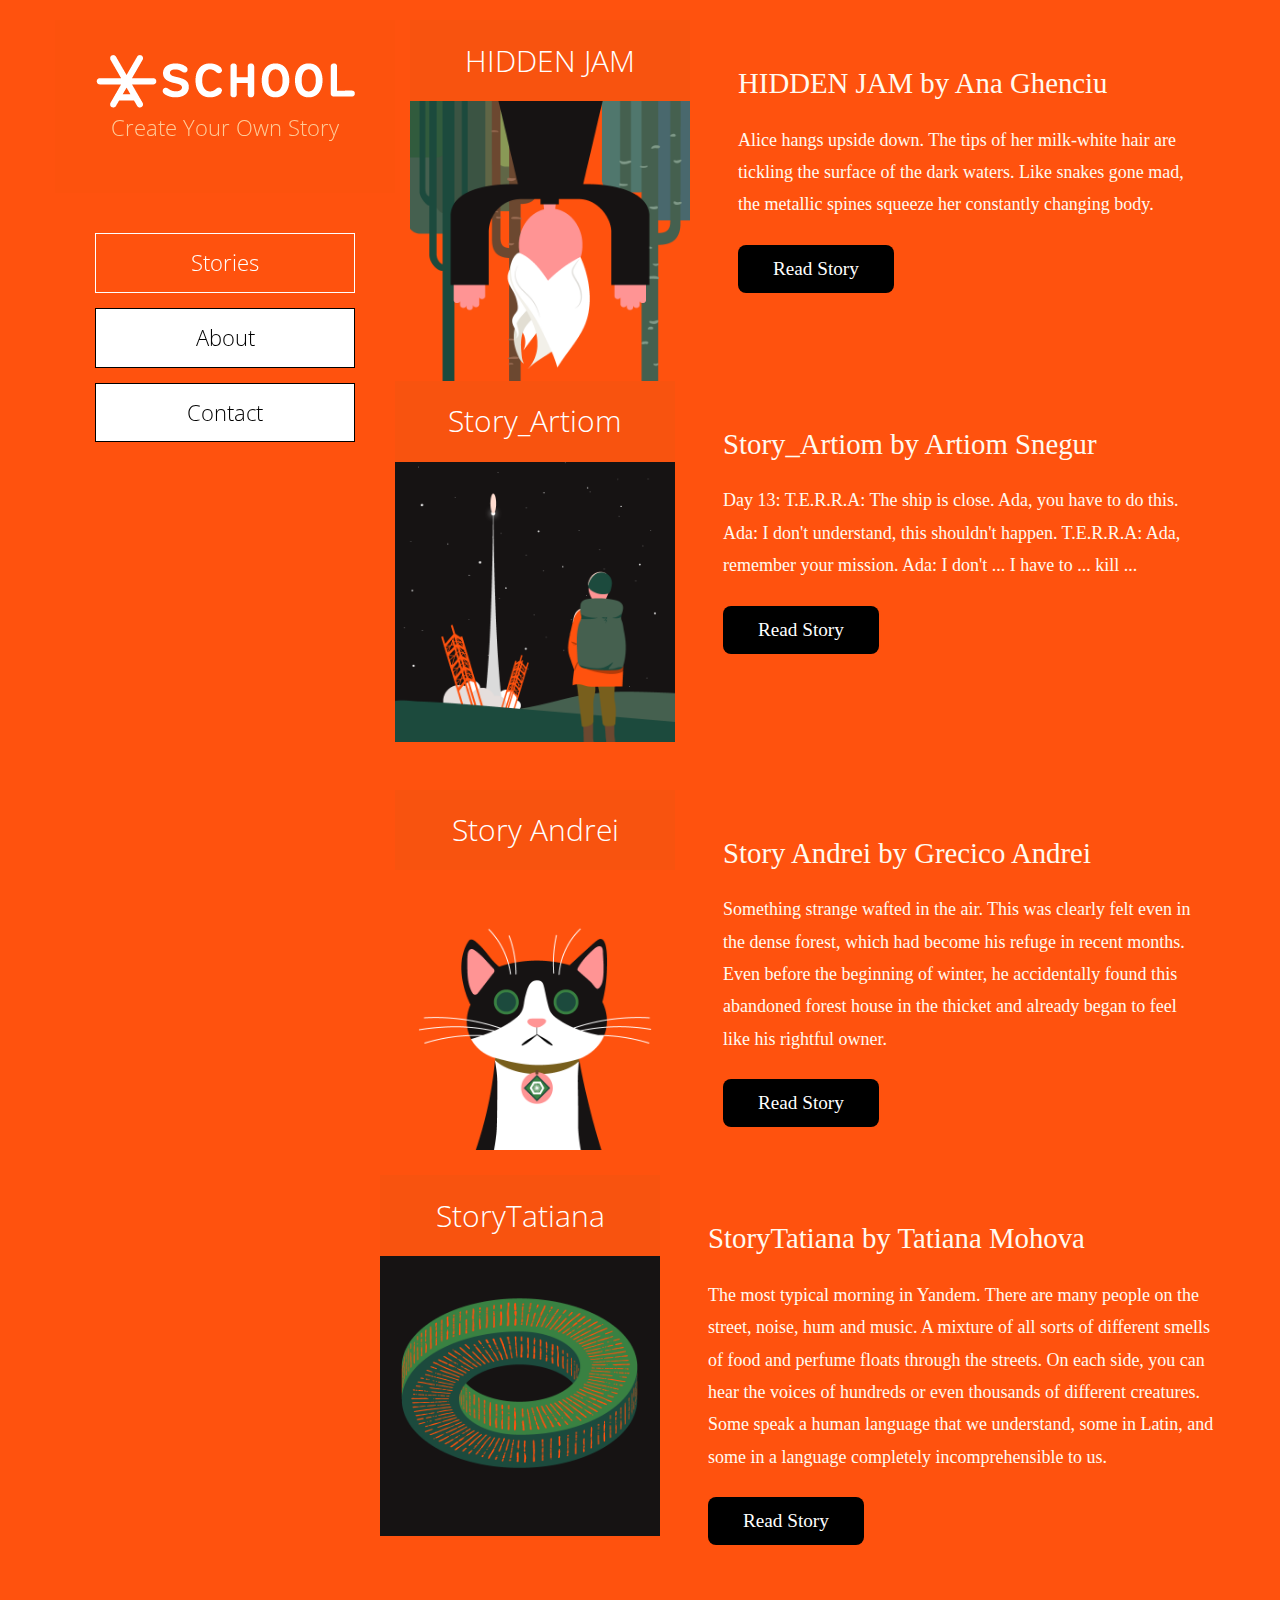
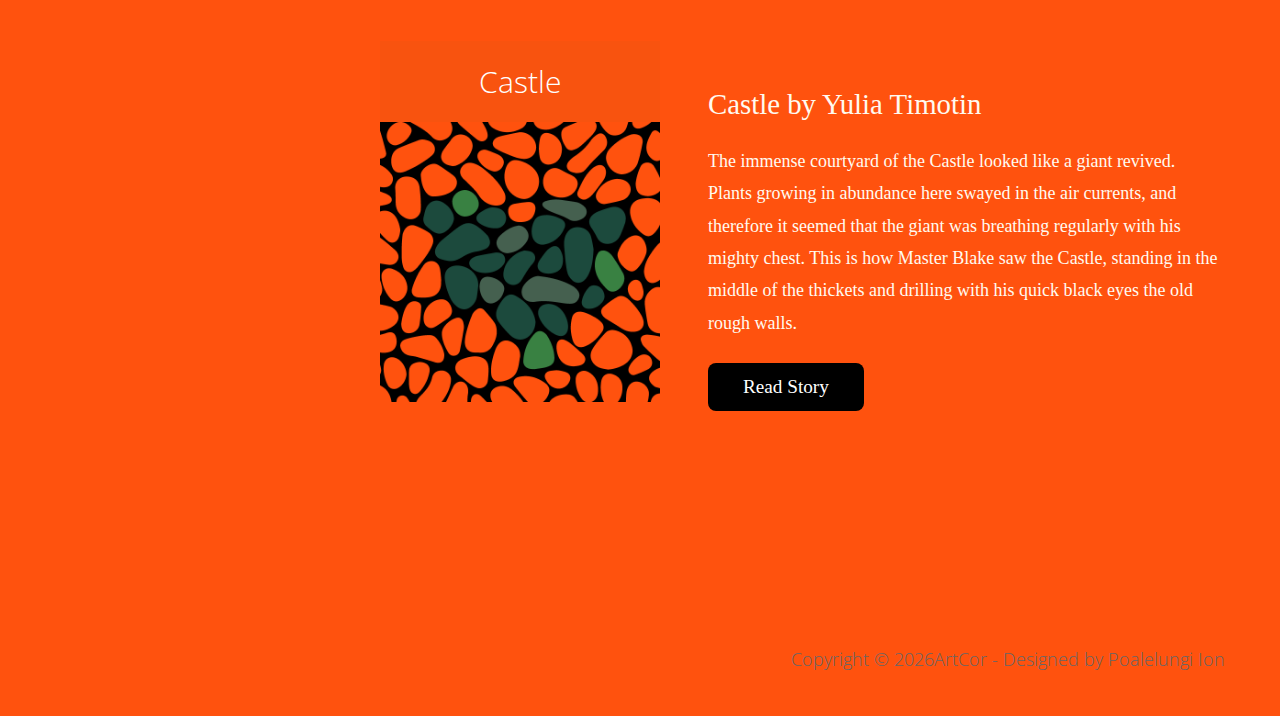
==== index.html @ d150e56f "Update index.html" ====
<!DOCTYPE html>
<html lang="en">
<head>
    <meta charset="utf-8">
    <meta http-equiv="X-UA-Compatible" content="IE=edge">
    <meta name="viewport" content="width=device-width, initial-scale=1">
    <title>ArtCor Galery</title>


    <link rel="stylesheet" href="//fonts.googleapis.com/css?family=Open+Sans:300,400">  
    <link rel="stylesheet" href="font-awesome-4.7.0/css/font-awesome.min.css">          
    <link rel="stylesheet" href="css/bootstrap.min.css">                                 
    <link rel="stylesheet" href="css/tooplate-style.css">                              

   
      </head>

      <body>
        <div class="container-fluid">
            <div class="tm-body">
                 <div class="tm-sidebar sticky">
                    
                        <div class="tm-banner-inner">
                            <img src="img/school.png">
                            <p class="tm-banner-subtitle">Create Your Own Story</p>
                        </div>                    
                    </section>
                    <nav class="tm-main-nav">
                        <ul class="tm-main-nav-ul">

                            <li class="tm-nav-item"><a href="timeline.html" class="tm-nav-item-link tm-button active">Stories</a>
                            </li>
                            <li class="tm-nav-item"><a href="https://artcor.md/ro" class="tm-nav-item-link tm-button">About</a>
                            </li>
                            <li class="tm-nav-item"><a href="https://artcor.md/ro/contacte" class="tm-nav-item-link tm-button">Contact</a>
                            </li>
                        </ul>
                    </nav>
                </div>
                
                
                <div class="tm-main-content">
                    
                      <div class="row mb-5">
                        <div class="media tm-flexbox-ie-fix tm-width-ie-fix">
                            <div class="tm-media-img-container">
                                <div class="text-center pt-31 pb-31 tm-timeline-date tm-bg-pink">HIDDEN JAM</div>
                                <img class="d-flex img-fluid" src="img\Ana-Ghenciu.png">
                            </div>
                          
                            <div class="media-body tm-flexbox-ie-fix tm-width-ie-fix tm-bg-light-gray">
                                <div class="p-5">
                                    <h2 class="mb-4 mt-0 tm-blue-text tm-timeline-item-title">HIDDEN JAM by Ana Ghenciu</h2>
                                    <p class="mb-4 mt-0 tm-blue-text">
                    Alice hangs upside down. The tips of her milk-white hair are tickling the surface of the dark waters. Like snakes gone mad, the metallic spines squeeze her constantly changing body.

                                    </p>
                                
                                <a href="stories\Ana Ghenciu\HIDDEN JAM (Ana Ghenciu)\index.html" class="btn btn-primary tm-button-rounded tm-button-pink tm-button-no-border tm-button-normal tm-button-timeline">Read Story</a>
                            </div>
                        </div>
                    </div>

                   

                    <div class="row mb-5">
                        <div class="media tm-flexbox-ie-fix tm-width-ie-fix">
                            <div class="tm-media-img-container">
                                <div class="text-center pt-31 pb-31 tm-timeline-date tm-bg-pink">Story_Artiom</div>
                                <img class="d-flex img-fluid" src="img\Artiom-Snegur.png" alt="Generic placeholder image">
                            </div>
                          
                            <div class="media-body tm-flexbox-ie-fix tm-width-ie-fix tm-bg-light-gray">
                                <div class="p-5">
                                    <h2 class="mb-4 mt-0 tm-blue-text tm-timeline-item-title">Story_Artiom by Artiom Snegur</h2>
                                    <p class="mb-4 mt-0 tm-blue-text">
                              Day 13:

T.E.R.R.A: The ship is close. Ada, you have to do this.

Ada: I don't understand, this shouldn't happen.

T.E.R.R.A: Ada, remember your mission.

Ada: I don't ... I have to ... kill ... 
                                    </p>
                                
                                 <a href="stories\Artiom Snegur\Story_Artiom\index.html" class="btn btn-primary tm-button-rounded tm-button-pink tm-button-no-border tm-button-normal tm-button-timeline">Read Story</a>
                                </div>                            
                            </div>
                        </div>
                    </div>

                    <div class="row mb-5">
                        <div class="media tm-flexbox-ie-fix tm-width-ie-fix">
                            <div class="tm-media-img-container">
                               <div class="text-center pt-31 pb-31 tm-timeline-date tm-bg-pink">Story Andrei</div>
                                <img class="d-flex img-fluid" src="img\Andrei-Grecio.png" alt="Generic placeholder image">
                            </div>
                          
                          <div class="media-body tm-flexbox-ie-fix tm-width-ie-fix tm-bg-light-gray">
                            <div class="p-5">
                                <h2 class="mb-4 mt-0 tm-blue-text tm-timeline-item-title">Story Andrei by Grecico Andrei</h2>
                                <p class="mb-4 mt-0 tm-blue-text">Something strange wafted in the air. This was clearly felt even in the dense forest, which had become his refuge in recent months. Even before the beginning of winter, he accidentally found this abandoned forest house in the thicket and already began to feel like his rightful owner.</p>
                                
                                <a href="stories\Grecico Andrei\Story Andrei  Три «М»\index.html" class="btn btn-primary tm-button-rounded tm-button-pink tm-button-no-border tm-button-normal tm-button-timeline">Read Story</a>
                          </div>
                        </div>
                    </div>

                    <div class="row mb-5">
                        <div class="media tm-flexbox-ie-fix tm-width-ie-fix">
                            <div class="tm-media-img-container">
                               <div class="text-center pt-31 pb-31 tm-timeline-date tm-bg-pink">StoryTatiana</div>
                                <img class="d-flex img-fluid" src="img\Tatiana-Mohova.png" alt="Generic placeholder image">
                            </div>
                          
                          <div class="media-body tm-flexbox-ie-fix tm-width-ie-fix tm-bg-light-gray">
                            <div class="p-5">
                                <h2 class="mb-4 mt-0 tm-blue-text tm-timeline-item-title">StoryTatiana by Tatiana Mohova</h2>
                                <p class="mb-4 mt-0 tm-blue-text">The most typical morning in Yandem. There are many people on the street, noise, hum and music.

A mixture of all sorts of different smells of food and perfume floats through the streets.

On each side, you can hear the voices of hundreds or even thousands of different creatures.

Some speak a human language that we understand, some in Latin, and some in a language completely incomprehensible to us.

</p>
                               <a href="ArtCor_Interactive_Story\stories\Tatiana Mohova\StoryTatiana\index.html" class="btn btn-primary tm-button-rounded tm-button-pink tm-button-no-border tm-button-normal tm-button-timeline">Read Story</a>
                            </div>                            
                          </div>
                        </div>
                    </div>
                    
                    <div class="row mb-5">
                        <div class="media tm-flexbox-ie-fix tm-width-ie-fix">
                            <div class="tm-media-img-container">
                                <div class="text-center pt-31 pb-31 tm-timeline-date tm-bg-pink">Castle</div>
                                <img class="d-flex img-fluid" src="img\Iulia-Timotin.png" alt="Generic placeholder image">
                            </div>
                          
                          <div class="media-body tm-flexbox-ie-fix tm-width-ie-fix tm-bg-light-gray">
                            <div class="p-5">
                                <h2 class="mb-4 mt-0 tm-blue-text tm-timeline-item-title">Castle by Yulia Timotin</h2>
                                <p class="mb-4 mt-0 tm-blue-text">The immense courtyard of the Castle looked like a giant revived.

Plants growing in abundance here swayed in the air currents, and therefore it seemed that the giant was breathing regularly with his mighty chest.

This is how Master Blake saw the Castle, standing in the middle of the thickets and drilling with his quick black eyes the old rough walls.

</p>
                                <a href="\Story page\stories\Timotin Iulia\Castle (Yulia Timotin)\index.html" class="btn btn-primary tm-button-rounded tm-button-pink tm-button-no-border tm-button-normal tm-button-timeline">Read Story</a>
                            </div>                            
                          </div>
                        </div>
                    </div> 
                </div>
            </div>

            <footer class="tm-footer text-right">
                <p>Copyright &copy; <span class="tm-current-year">2021</span>ArtCor 
                
                - Designed by Poalelungi Ion</p>
            </footer>
        </div> 
        
              
        <script src="js/jquery-1.11.3.min.js"></script>                
        <script>  
    
        $(document).ready(function(){
          
            $('.tm-current-year').text(new Date().getFullYear());        
        });
    
        </script>
    </body>
    </html>
---- css/tooplate-style.css ----
a:focus {
	color: #666;
	outline: none;
}

ul { 
	padding: 0;
	margin: 0; 
}

p { line-height: 1.8; }
p:last-child { margin-bottom: 0; }
h3 { font-size: 1.6rem; }

body {
	color:  #ff520e;
	font-family: 'Open Sans', Helvetica, Arial, sans-serif;
	font-size: 18px;
	font-weight: 300;
	overflow-x: hidden;
    background-color:#ff520e;
}

.margin-b-15 { margin-bottom: 15px; }
.margin-b-40 { margin-bottom: 40px; }
.margin-b-50 { margin-bottom: 50px; }
.pt-31 { padding-top: 1.1rem!important; }
.pb-31 { padding-bottom: 1.1rem!important; }
.tm-welcome-img { width: 100%; }
.tm-bg-light-gray { background-color:#ff520e   }
.tm-blue-text { color:floralwhite; font-family:'Open Sans Regular'; font-size: 10; }
.tm-black-text { color:floralwhite; }
.tm-box-pad { padding: 45px 40px; }
.tm-bordered-box { border: 1px solid #993366; }
.tm-address-box { padding: 35px 30px 10px; }

.tm-sidebar {
	float: none;
	width: 100%;
	max-width: 100%;
	margin-bottom: 20px;
}

.tm-body { 
	margin-top: 20px;
	position: relative;
	overflow-x: hidden;
	overflow-y: auto;
}

.tm-main-nav {
	
	font-size: 1.4rem;
}

.tm-main-nav-ul {
	text-align: center;
	-webkit-box-flex: 1;
	-webkit-flex: 1;
	    -ms-flex: 1;
	        flex: 1;
	display: -webkit-box;
	display: -webkit-flex;
	display: -ms-flexbox;
	display: flex;
	-webkit-box-orient: vertical;
	-webkit-box-direction: normal;
	-webkit-flex-direction: column;
	    -ms-flex-direction: column;
	        flex-direction: column;
	-webkit-box-align: center;
	-webkit-align-items: center;
	    -ms-flex-align: center;
	        align-items: center;
	-webkit-box-pack: center;
	-webkit-justify-content: center;
	    -ms-flex-pack: center;
	        justify-content: center;
}

.tm-nav-item {
	list-style: none;
	margin-bottom: 15px;
    background-color: #fff;
	width: 100%;
}

.tm-nav-item-link {	
	padding: 10px;
	width: 100%;	
}

.tm-nav-item-link:focus { text-decoration: none; }
.tm-orange-text { color: white; }
.tm-button,
.tm-button:focus {
	background-color: # ;
	border: 1px solid #000;
	border-radius: 0;
	color: #000;
	display: block;
	-webkit-transition: all 0.3s ease;
	transition: all 0.3s ease;
}

.tm-button:hover,
.tm-button.active {
	background-color: #ff520e;
	border: 1px solid white;
	color: white;
	text-decoration: none;
}

.tm-button-normal {
    font-family:'IBM Plex Extra Light'; 
	cursor: pointer;
	display: inline-block;
	font-size: 1.2rem;
	padding: 15px 50px; 
	-webkit-transition: all 0.3s ease;
	transition: all 0.3s ease; 
}

.tm-button-normal:focus { outline: none; }
.tm-bg-orange { background-color: white; color:white; }
.tm-button-rounded { border-radius: 8px; padding-top: 12px; padding-bottom: 12px; }
.tm-button-orange { background-color: white; }
.tm-button-orange:hover,
.tm-button-orange:focus { background-color: #f8530f; }
.tm-bg-pink { background-color: #f8530f; }
.tm-button-pink { background-color: black; }
.tm-button-pink:focus,
.tm-button-pink:hover { background-color: ghostwhite; color: black; }
.tm-button-green { background-color: white; }
.tm-button-green:focus,
.tm-button-green:hover { background-color: #f8530f; }
.tm-bg-green { background-color: white; }
.tm-bg-red{ background-color: #f8530f; }
.tm-button-red { background-color: #f8530f; }
.tm-button-red:focus,
.tm-button-red:hover { background-color: #f8530f; }
.tm-bg-gray { background-color: white; }
.tm-button-no-border { border: none; }
.tm-button-gray { 
	background-color: white;
	color: white;
	border: none;
	padding: 12px 40px;
}
.tm-button-gray:hover {
	background-color: #999898;
	border: none;
	color: white;
}

.tm-button-timeline { padding-left: 35px; padding-right: 35px; }
.tm-timeline-item-title { font-size: 1.8rem; }
.tm-timeline-date { color:white; font-size: 1.9rem; }

.tm-section-title {
	font-size: 2rem;
	font-weight: 300;
	margin-top: 0;
	margin-bottom: 30px;
}

.tm-banner { padding: 0; }
	
.tm-banner-inner {
	background-color: #fd520d;
	color: white;
	height: 100%;
	padding: 35px 35px 45px;
	text-align: center;
	display: -webkit-box;
	display: -webkit-flex;
	display: -ms-flexbox;
	display: flex;
    -webkit-box-orient: vertical;
    -webkit-box-direction: normal;
    -webkit-flex-direction: column;
        -ms-flex-direction: column;
            flex-direction: column;
    -webkit-box-align: center;
    -webkit-align-items: center;
        -ms-flex-align: center;
            align-items: center;
    -webkit-box-pack: center;
    -webkit-justify-content: center;
        -ms-flex-pack: center;
            justify-content: center;
}

.tm-banner-title { 
	font-size: 3.6rem;
	letter-spacing: 2px; 
	text-transform: uppercase; 
}

.tm-banner-subtitle { 
	color: #FECB99;
	font-size: 1.4rem;
}

.tm-gallery-container {	overflow-y: hidden; }

.grid {
  max-width: 1165px;
  margin: 0 auto;
}

/* clearfix */
.grid:after {
  content: '';
  display: block;
  clear: both;
}

/* fluid 5 columns */
.grid-item { margin: 5px; }


@-moz-document url-prefix() { 
  	.grid figure {
		margin: 10px 1.1666%;	/* padding-bottom in % not working in FF, so use em instead. */
	}
}

.contact-form {	overflow: hidden; }

.form-control {
	border-radius: 0;
	font-size: 1em;	
}

.form-control:focus {
    border-color: #CC6733;
    box-shadow: inset 0 1px 1px rgba(230, 141, 95, .075), 0 0 8px rgba(230, 141, 95, 0.58);
}

.form-group { margin-bottom: 20px; }

.tm-footer {
	color: #666;
	padding-top: 40px;
	padding-bottom: 40px;
}

#google-map {
    height: 360px;
    width: 100%;    
}

.tm-content-box-home { 
	position: relative; 
	margin-bottom: 63px;
}

.tm-content-box { margin-top: 60px; }
.tm-content-box:first-child { margin-top: 0; }
.tm-box-pad { padding: 35px 20px; }

.tm-flex-center {
	display: -webkit-box;
    display: -webkit-flex;
    display: -ms-flexbox;
    display: flex;
	-webkit-box-align: center;
	-webkit-align-items: center;
	    -ms-flex-align: center;
	        align-items: center;
	-webkit-box-pack: center;
	-webkit-justify-content: center;
	    -ms-flex-pack: center;
	        justify-content: center;
}

.tm-about-text { max-width: 575px; }
.media { display: block; }
.media-body { height: auto; }
.tm-flexbox-ie-fix { flex: 1 1 auto; }
.tm-width-ie-fix { width: 100%; }
address { line-height: 2; }
.tm-media-img-container, .tm-media-img-container img { width: 100%; }

.grid {
	position: relative;
	margin: -1.5rem auto;
	list-style: none;
	text-align: center;	
}

@media (min-width: 524px) {	
	/* Firefox hack 
   		https://css-tricks.com/snippets/css/css-hacks-targeting-firefox/
	*/
	@-moz-document url-prefix() { 
	  	.grid figure {
			margin: 8px 1%;	/* padding-bottom in % not working in FF, so use em instead. */
		}
	}
}

@media (min-width: 640px) {
	.media { display: flex; }
	.tm-media-img-container, .tm-media-img-container img { width: auto; }
	.tm-media-img-container img { max-width: 280px; }
}

@media (min-width: 800px) {
	.tm-section-title { margin-bottom: 30px; }
	.tm-box-pad { padding: 45px 40px; }

	/* Firefox hack 
   	https://css-tricks.com/snippets/css/css-hacks-targeting-firefox/
	*/
	@-moz-document url-prefix() { 
	  	.grid figure {
			margin: 10px 1.1666%;	/* padding-bottom in % not working in FF, so use em instead. */
		}
	}
}

@media (min-width: 992px) {
	.container-fluid { max-width: 992px; }
	.tm-sidebar {
		float: left;
		width: 260px;
	}

	.tm-sidebar.sticky {
		position: fixed;
		top: 20px;
	}

	.tm-main-content { margin-left: 290px; }
	.tm-box-pad { padding: 30px; }
	.grid { margin: -1.5rem auto -1.5rem 0;	}
}

@media (min-width: 1200px) {
	.container-fluid { max-width: 1200px; }
	.tm-sidebar { width: 340px;	}
	.tm-nav-item-link { padding: 12px; }
	.tm-main-content { margin-left: 370px; }
	.tm-section-title { margin-bottom: 20px; }
	.tm-box-pad { padding: 45px; }	
}

@media (min-width: 1400px) {
	.container-fluid { max-width: 1605px; }
	.tm-sidebar { width: 360px; }
	.media-body { height: 348px; }
	.tm-main-content { margin-left: 415px; }
	.tm-section-title { margin-bottom: 30px; }
}

.tm-main-nav { 
	display: -webkit-box; 
	display: -webkit-flex; 
	display: -ms-flexbox; 
	display: flex;
	height: 100%;
	padding: 40px;
}

@media screen and (max-width: 564px) {
	.tm-banner-title { font-size: 2.8em; }
}
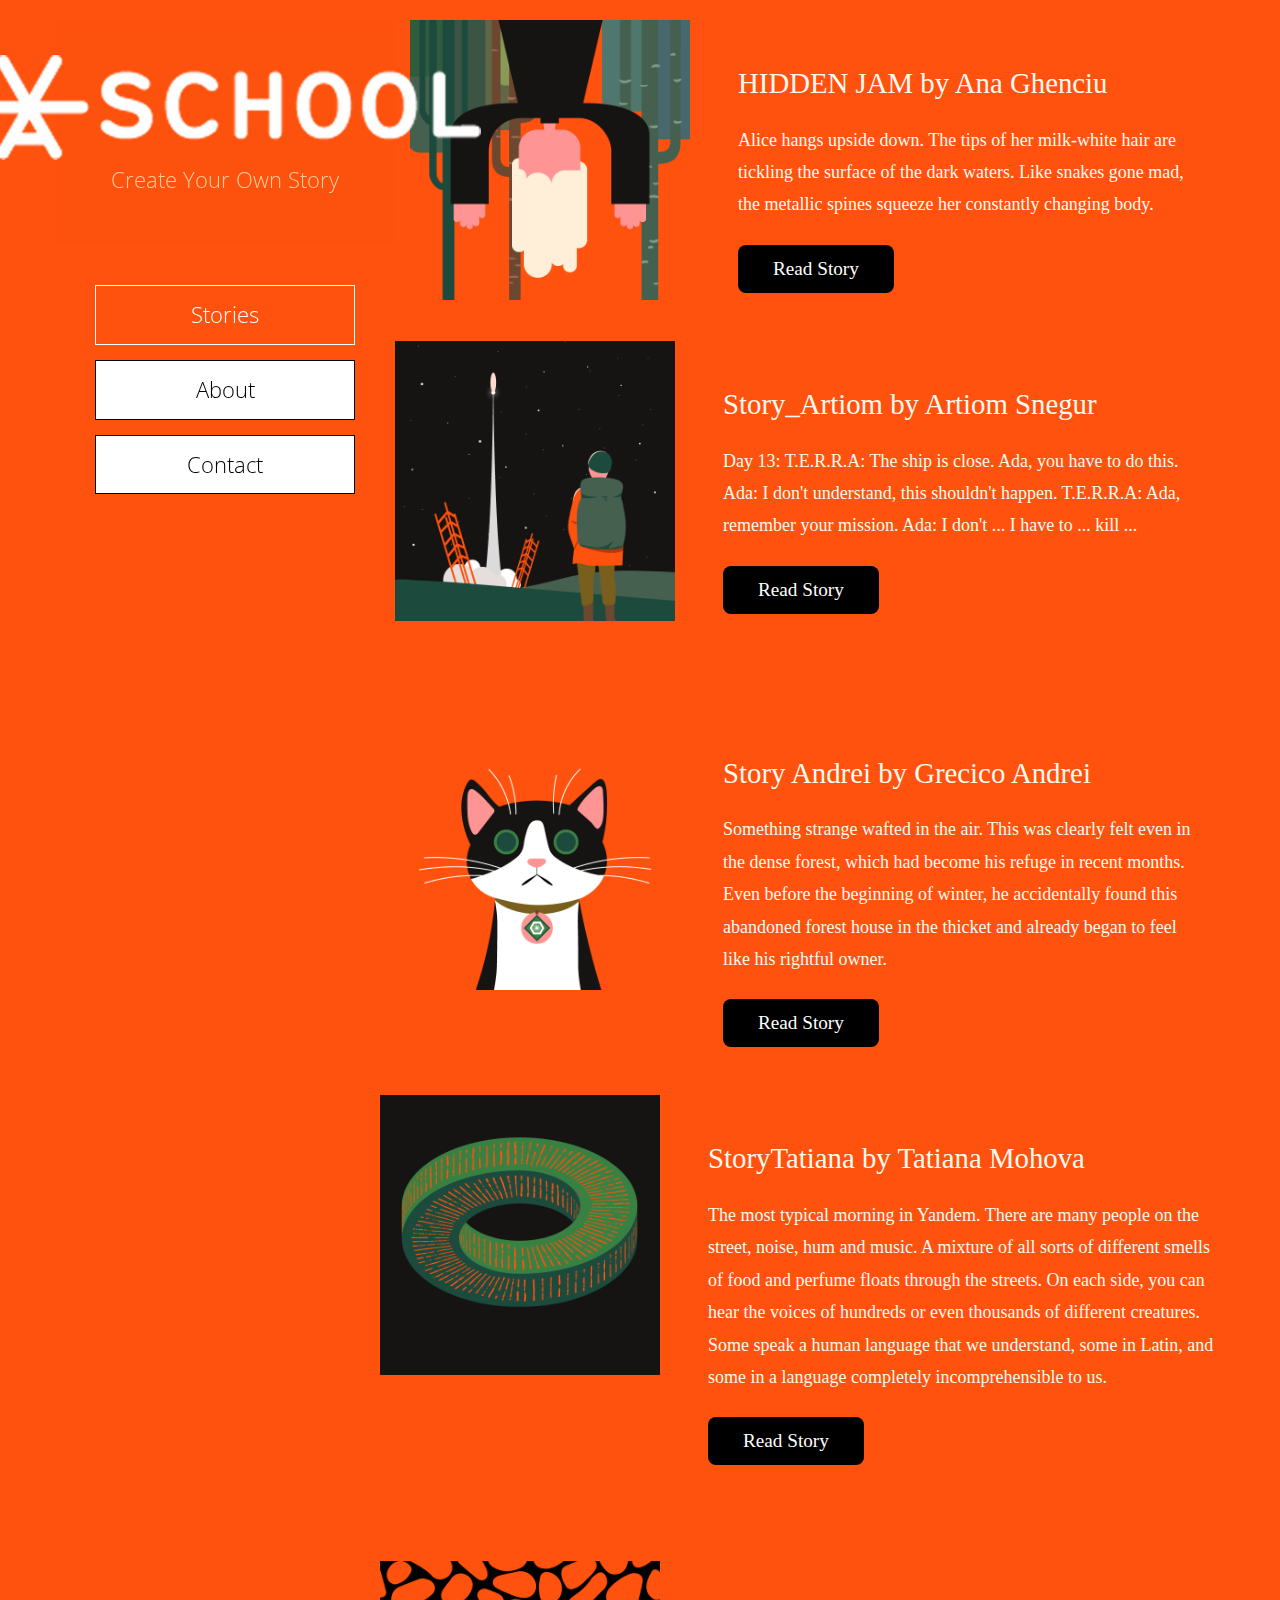
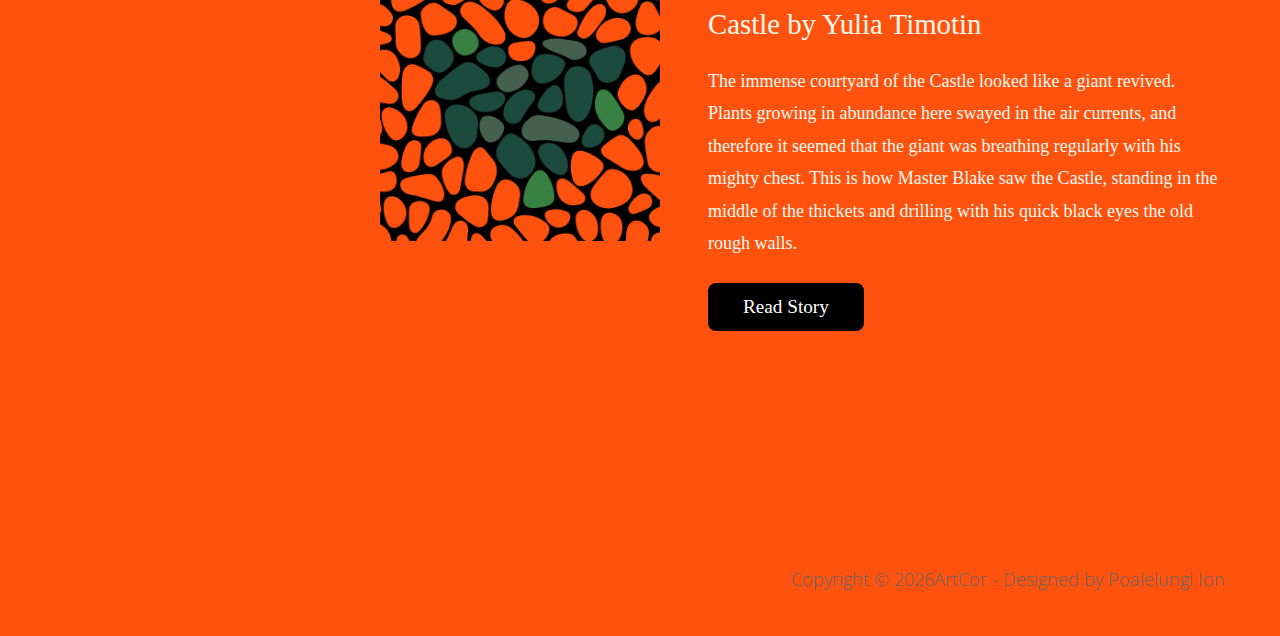
==== commit bf83d9c1: "try" ====
--- a/index.html
+++ b/index.html
@@ -44,7 +44,7 @@
                       <div class="row mb-5">
                         <div class="media tm-flexbox-ie-fix tm-width-ie-fix">
                             <div class="tm-media-img-container">
-                                <div class="text-center pt-31 pb-31 tm-timeline-date tm-bg-pink">HIDDEN JAM</div>
+
                                 <img class="d-flex img-fluid" src="img\Ana-Ghenciu.png">
                             </div>
                           
@@ -66,7 +66,7 @@
                     <div class="row mb-5">
                         <div class="media tm-flexbox-ie-fix tm-width-ie-fix">
                             <div class="tm-media-img-container">
-                                <div class="text-center pt-31 pb-31 tm-timeline-date tm-bg-pink">Story_Artiom</div>
+
                                 <img class="d-flex img-fluid" src="img\Artiom-Snegur.png" alt="Generic placeholder image">
                             </div>
                           
@@ -94,7 +94,7 @@
                     <div class="row mb-5">
                         <div class="media tm-flexbox-ie-fix tm-width-ie-fix">
                             <div class="tm-media-img-container">
-                               <div class="text-center pt-31 pb-31 tm-timeline-date tm-bg-pink">Story Andrei</div>
+
                                 <img class="d-flex img-fluid" src="img\Andrei-Grecio.png" alt="Generic placeholder image">
                             </div>
                           
@@ -111,7 +111,7 @@
                     <div class="row mb-5">
                         <div class="media tm-flexbox-ie-fix tm-width-ie-fix">
                             <div class="tm-media-img-container">
-                               <div class="text-center pt-31 pb-31 tm-timeline-date tm-bg-pink">StoryTatiana</div>
+
                                 <img class="d-flex img-fluid" src="img\Tatiana-Mohova.png" alt="Generic placeholder image">
                             </div>
                           
@@ -136,7 +136,7 @@
                     <div class="row mb-5">
                         <div class="media tm-flexbox-ie-fix tm-width-ie-fix">
                             <div class="tm-media-img-container">
-                                <div class="text-center pt-31 pb-31 tm-timeline-date tm-bg-pink">Castle</div>
+                               
                                 <img class="d-flex img-fluid" src="img\Iulia-Timotin.png" alt="Generic placeholder image">
                             </div>
                           
@@ -150,7 +150,7 @@
 This is how Master Blake saw the Castle, standing in the middle of the thickets and drilling with his quick black eyes the old rough walls.
 
 </p>
-                                <a href="\Story page\stories\Timotin Iulia\Castle (Yulia Timotin)\index.html" class="btn btn-primary tm-button-rounded tm-button-pink tm-button-no-border tm-button-normal tm-button-timeline">Read Story</a>
+                                <a href="stories\Timotin Iulia\Castle (Yulia Timotin)\index.html" class="btn btn-primary tm-button-rounded tm-button-pink tm-button-no-border tm-button-normal tm-button-timeline">Read Story</a>
                             </div>                            
                           </div>
                         </div>
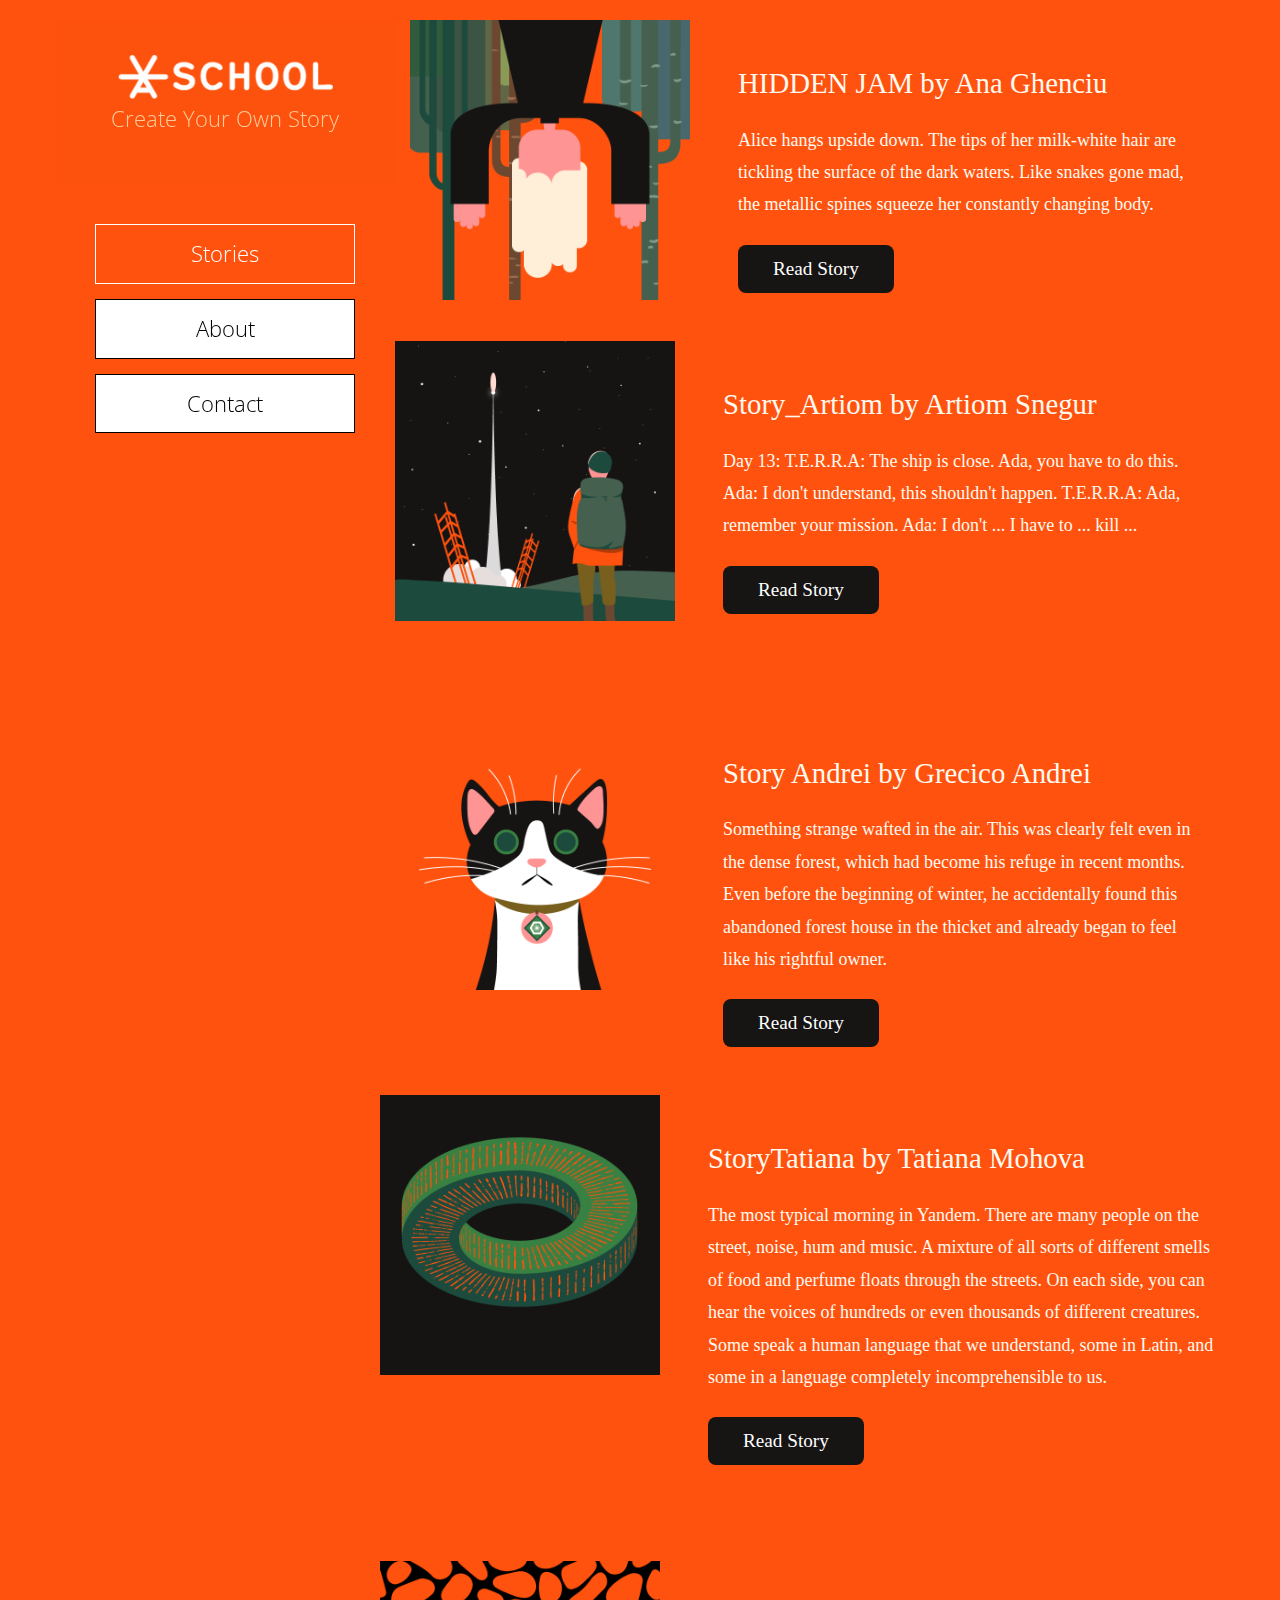
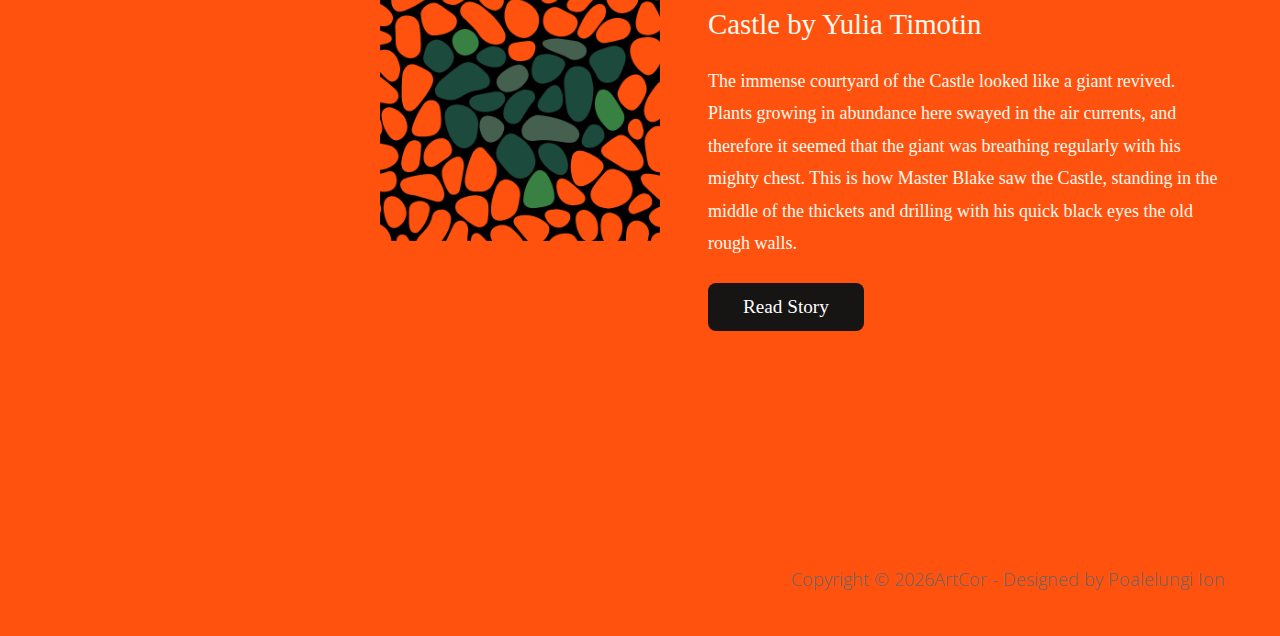
==== commit f19716d8: "last change" ====
--- a/index.html
+++ b/index.html
@@ -21,7 +21,7 @@
                  <div class="tm-sidebar sticky">
                     
                         <div class="tm-banner-inner">
-                            <img src="img/school.png">
+                            <img src="img/school.png"; width="215">
                             <p class="tm-banner-subtitle">Create Your Own Story</p>
                         </div>                    
                     </section>
@@ -136,7 +136,7 @@
                     <div class="row mb-5">
                         <div class="media tm-flexbox-ie-fix tm-width-ie-fix">
                             <div class="tm-media-img-container">
-                               
+
                                 <img class="d-flex img-fluid" src="img\Iulia-Timotin.png" alt="Generic placeholder image">
                             </div>
                           
--- a/css/tooplate-style.css
+++ b/css/tooplate-style.css
@@ -130,9 +130,10 @@
 .tm-button-orange:hover,
 .tm-button-orange:focus { background-color: #f8530f; }
 .tm-bg-pink { background-color: #f8530f; }
-.tm-button-pink { background-color: black; }
+.tm-button-pink { background-color:  #171414; }
 .tm-button-pink:focus,
-.tm-button-pink:hover { background-color: ghostwhite; color: black; }
+.tm-button-pink:hover { background-color: ghostwhite; color:  #171414; }
+.tm-button-pink:hover { background-color: ghostwhite; color:  #171414; }
 .tm-button-green { background-color: white; }
 .tm-button-green:focus,
 .tm-button-green:hover { background-color: #f8530f; }
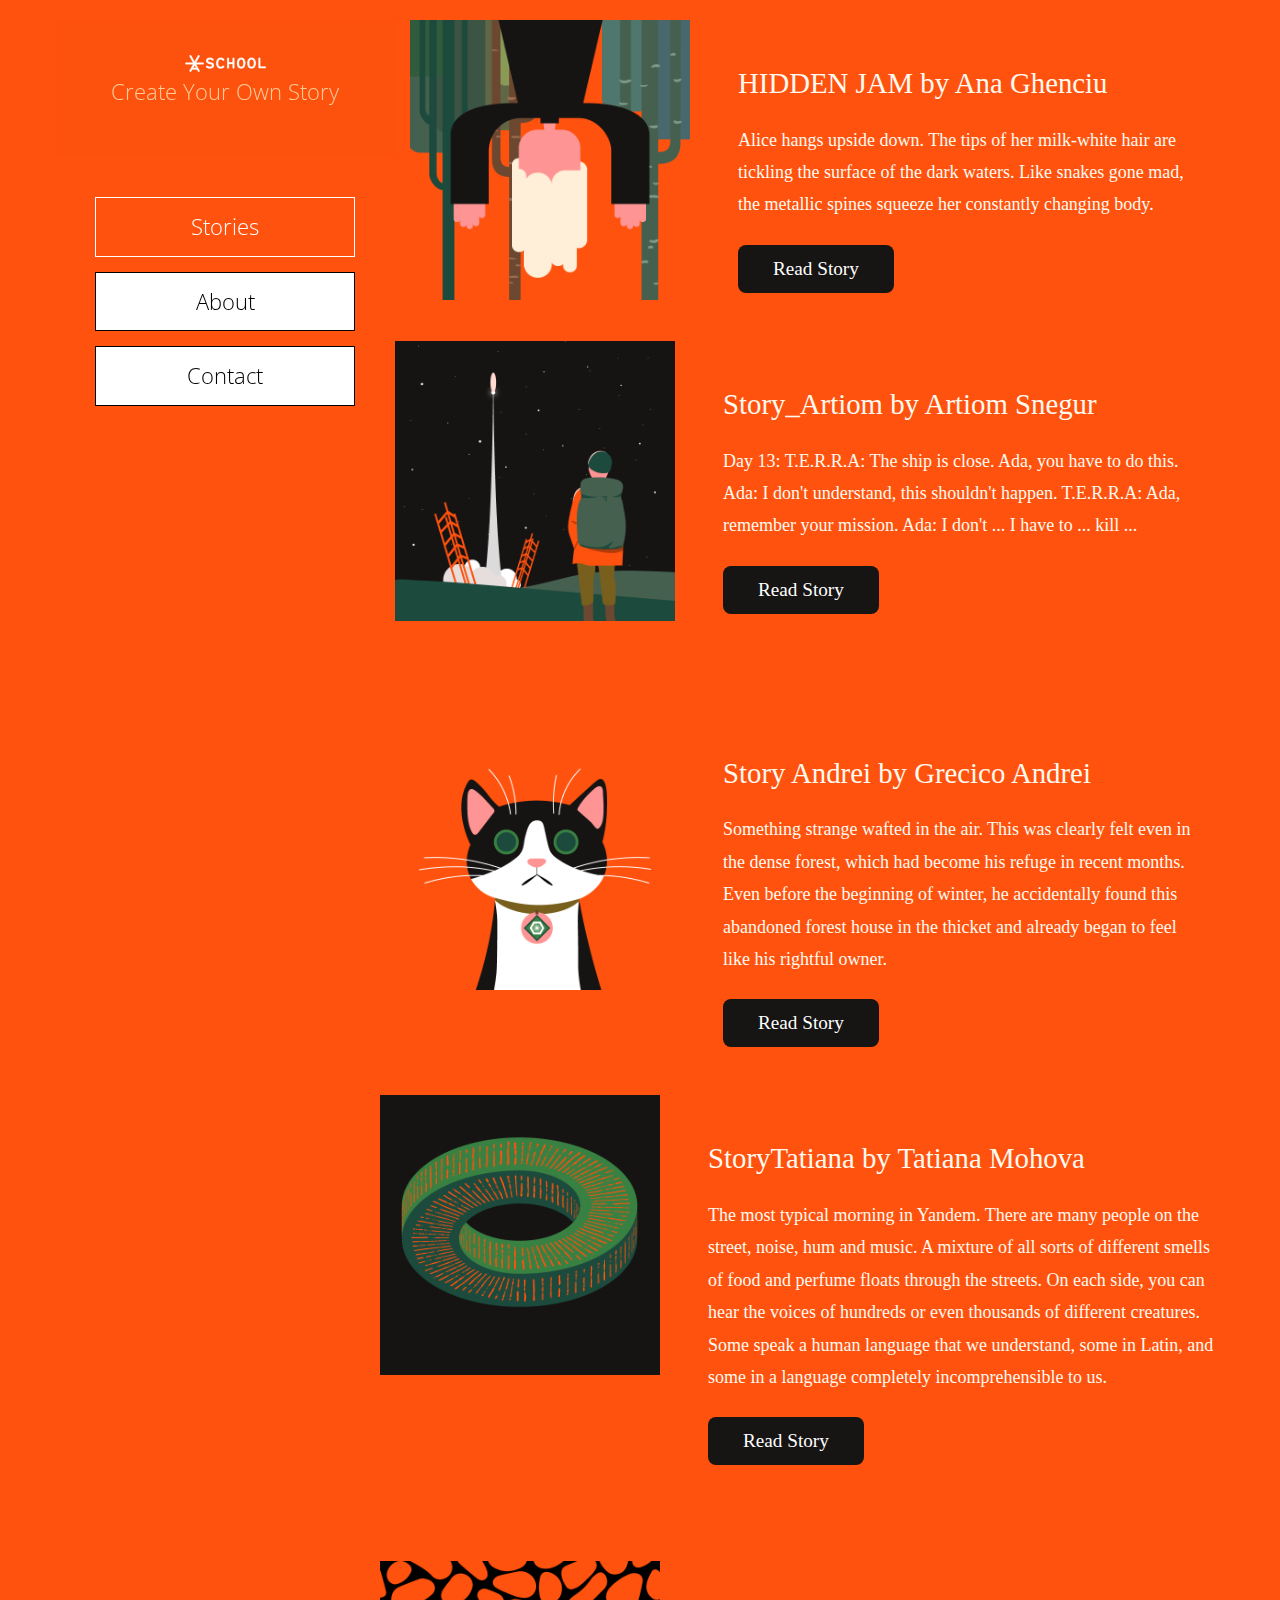
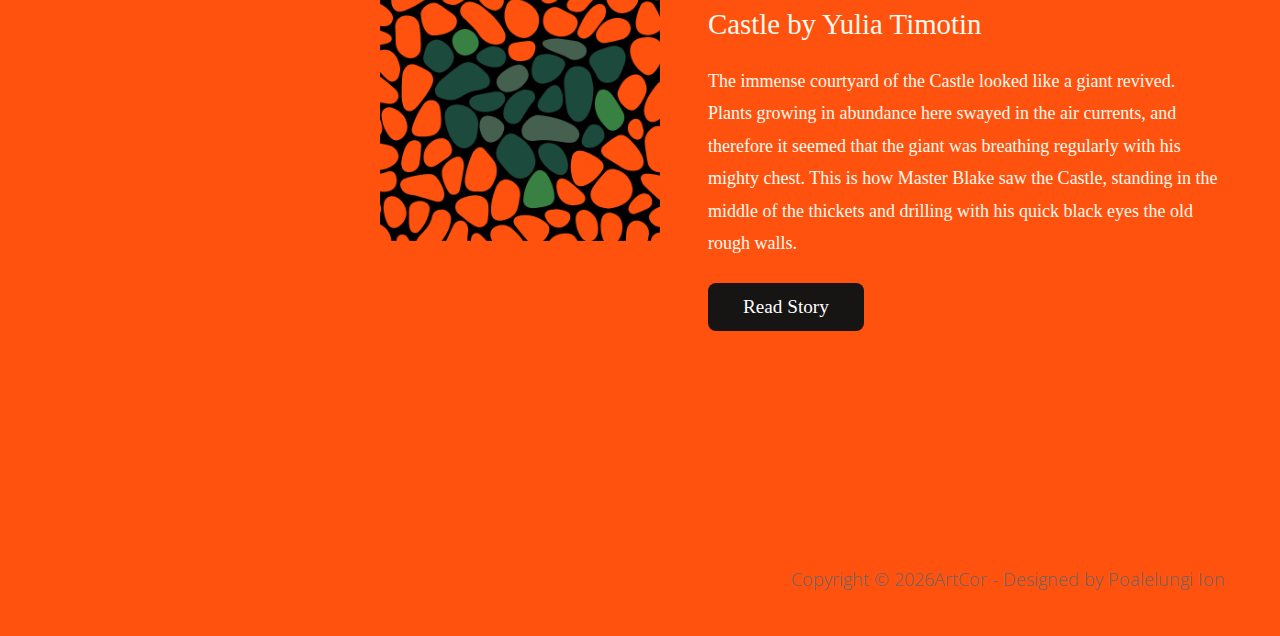
==== commit de1bed2c: "Update index.html" ====
--- a/index.html
+++ b/index.html
@@ -21,7 +21,7 @@
                  <div class="tm-sidebar sticky">
                     
                         <div class="tm-banner-inner">
-                            <img src="img/school.png"; width="215">
+                            <img src="img/school.png"; width=30%>
                             <p class="tm-banner-subtitle">Create Your Own Story</p>
                         </div>                    
                     </section>
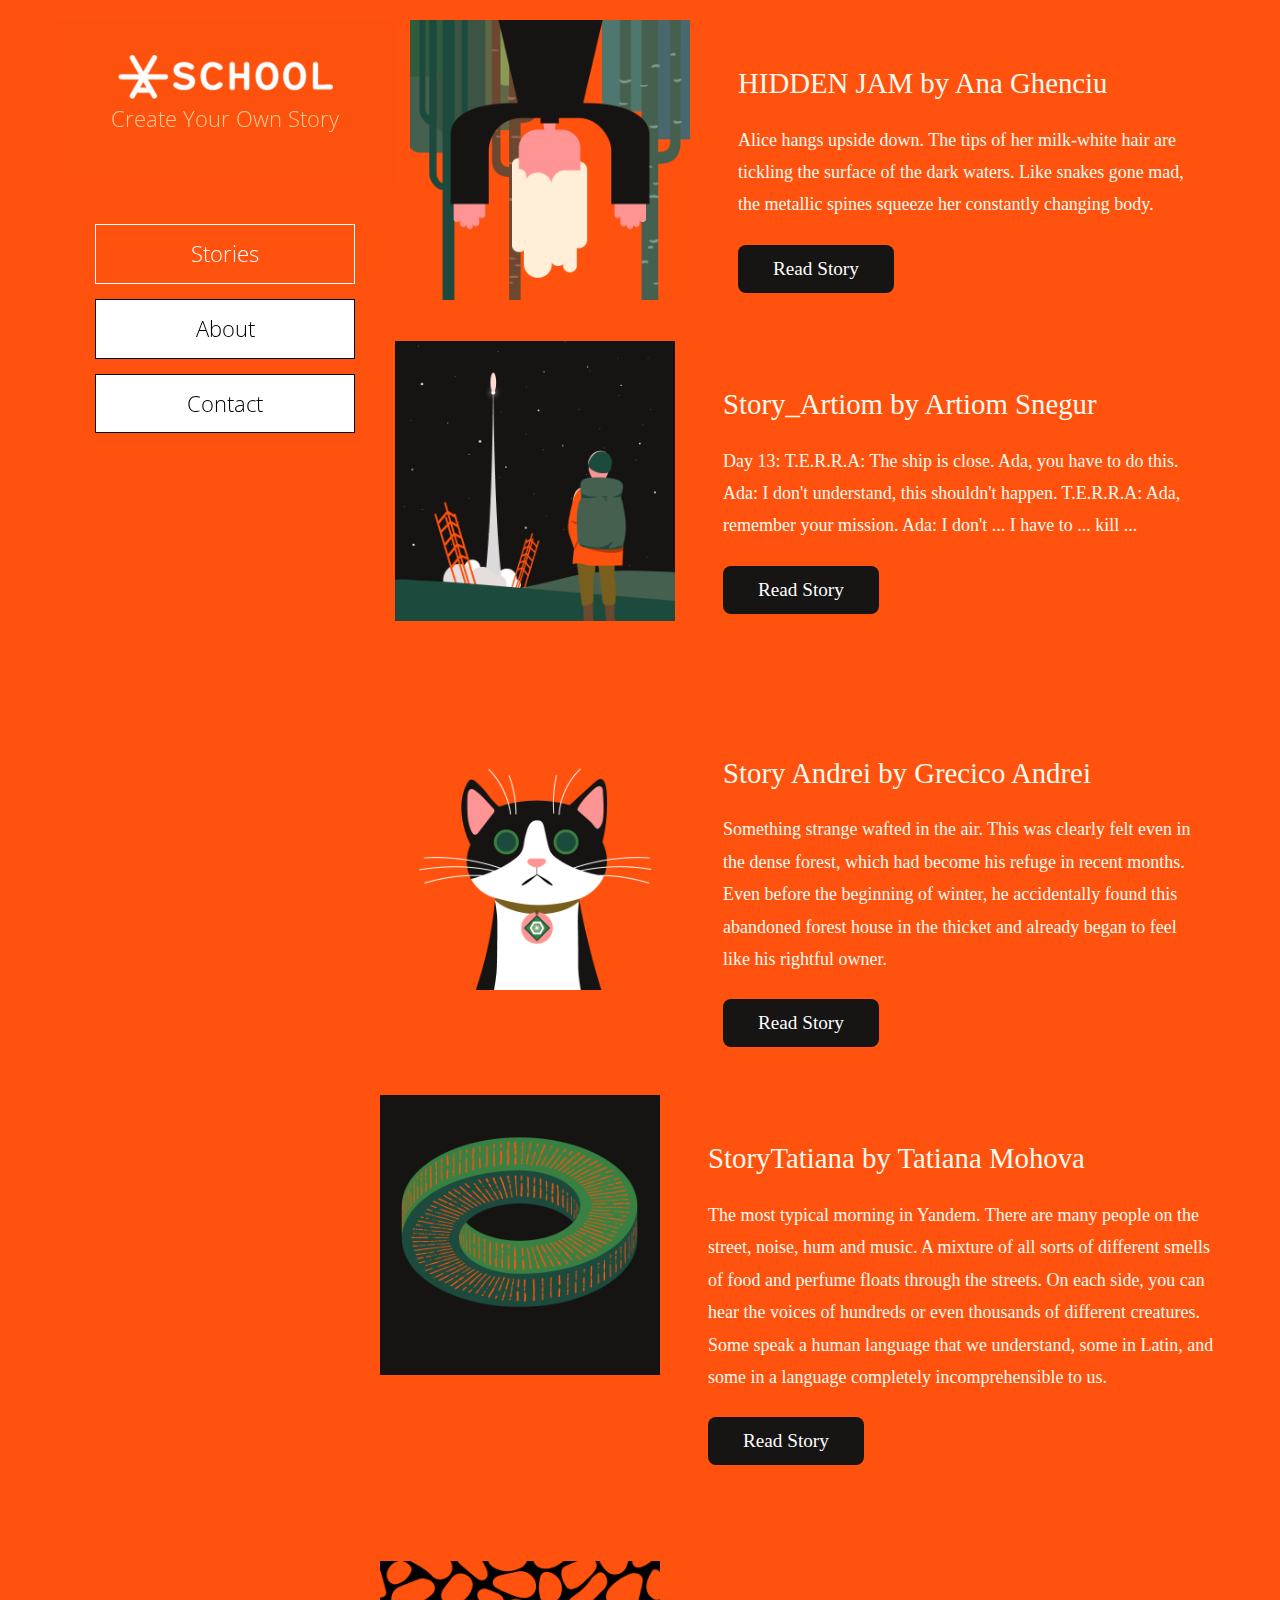
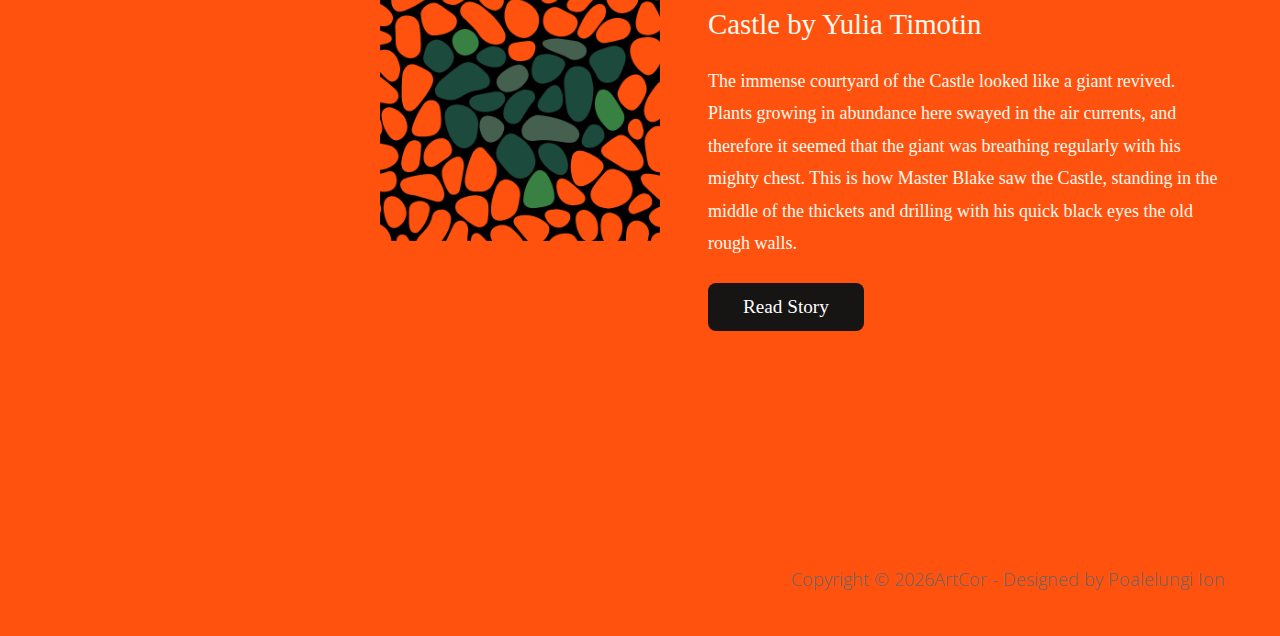
==== commit 445b1494: "s" ====
--- a/index.html
+++ b/index.html
@@ -21,7 +21,7 @@
                  <div class="tm-sidebar sticky">
                     
                         <div class="tm-banner-inner">
-                            <img src="img/school.png"; width=30%>
+                            <img src="img/school.png"; >
                             <p class="tm-banner-subtitle">Create Your Own Story</p>
                         </div>                    
                     </section>
